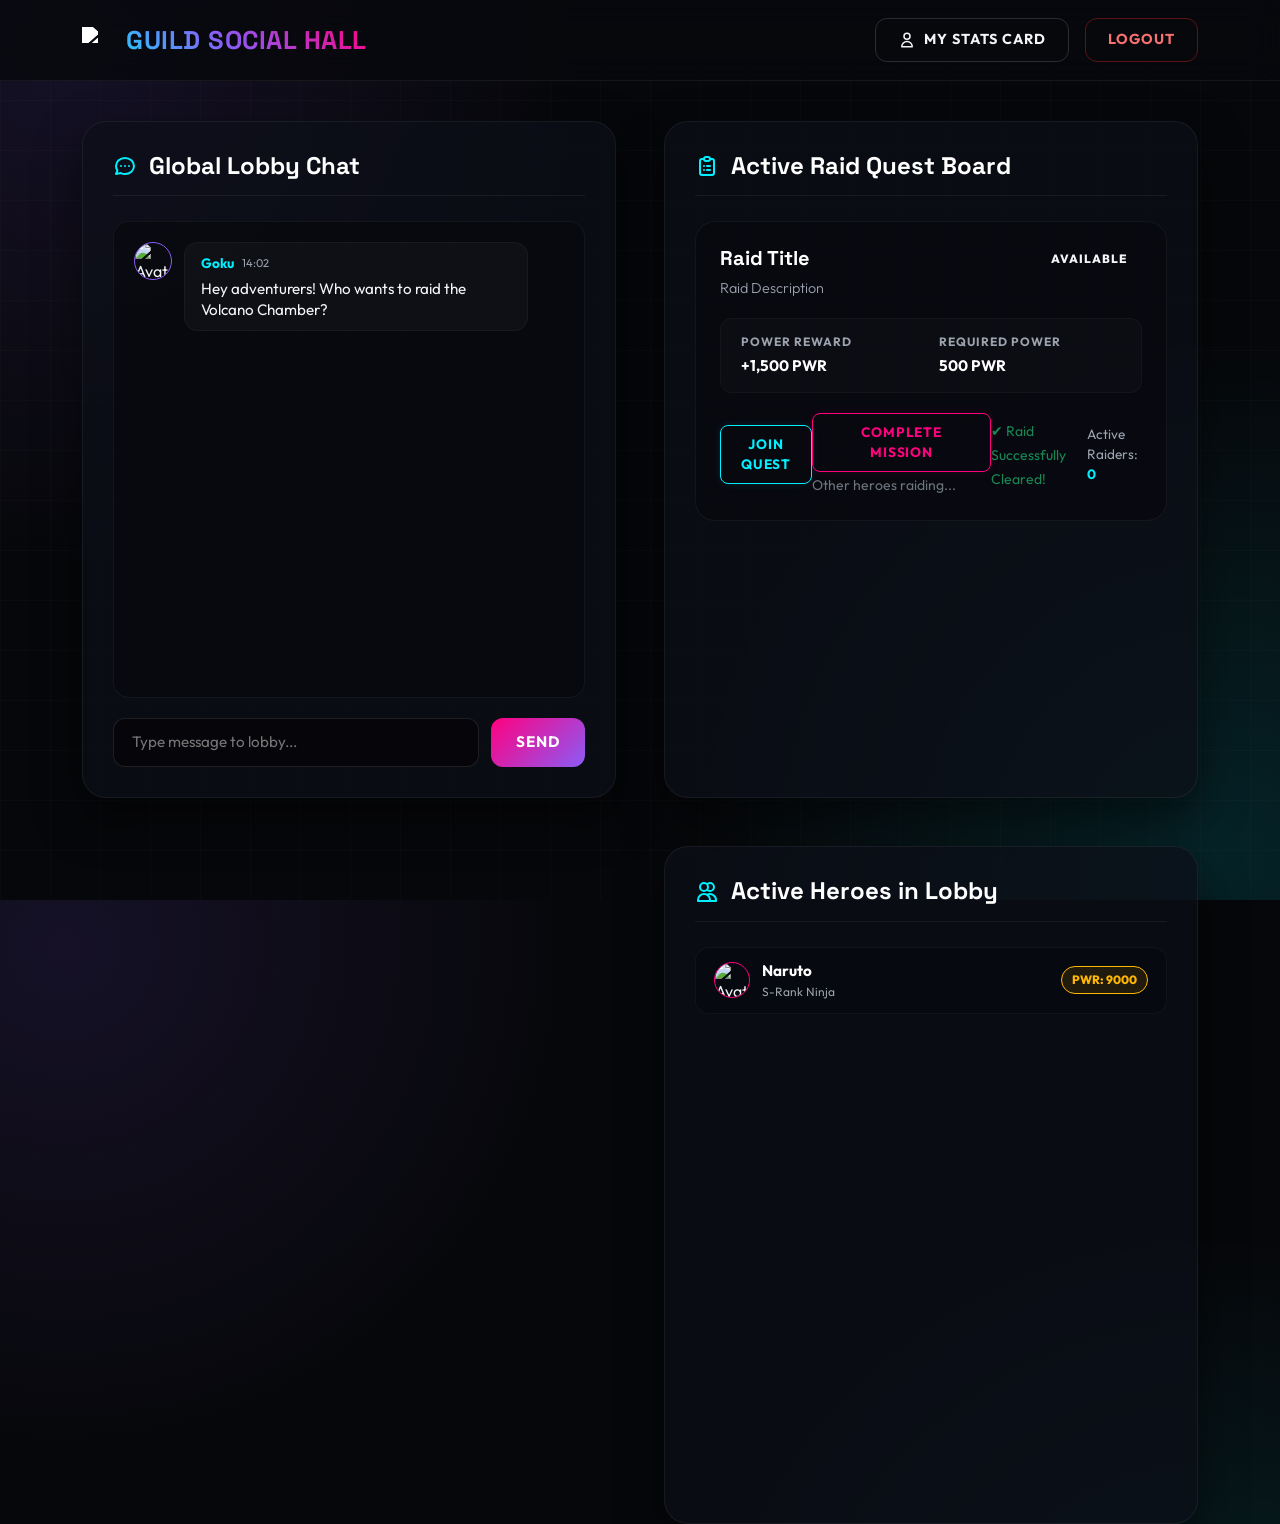
==== src/main/resources/templates/guild-hall.html @ e1bf50a4 "Create guild-hall.html" ====
<!DOCTYPE html>
<html xmlns:th="https://www.thymeleaf.org">
<head>
    <meta charset="UTF-8">
    <meta name="viewport" content="width=device-width, initial-scale=1.0">
    <title>Guild Hall | Multiplayer Lobby</title>
    <!-- Google Fonts: Space Grotesk & Outfit -->
    <link rel="preconnect" href="https://fonts.googleapis.com">
    <link rel="preconnect" href="https://fonts.gstatic.com" crossorigin>
    <link href="https://fonts.googleapis.com/css2?family=Outfit:wght@300;400;600;700;900&family=Space+Grotesk:wght@400;700&display=swap" rel="stylesheet">
    <!-- Bootstrap CSS -->
    <link href="https://cdn.jsdelivr.net/npm/bootstrap@5.3.3/dist/css/bootstrap.min.css" rel="stylesheet" integrity="sha384-QWTKZyjpPEjISv5WaRU9OFeRpok6YctnYmDr5pNlyT2bRjXh0JMhjY6hW+ALEwIH" crossorigin="anonymous">
    
    <style>
        :root {
            --bg-color: #06070a;
            --card-bg: rgba(13, 15, 24, 0.75);
            --neon-pink: #ff007f;
            --neon-cyan: #00f0ff;
            --neon-violet: #8b5cf6;
            --neon-yellow: #ffb703;
            --text-primary: #f3f4f6;
            --text-secondary: #9ca3af;
        }

        body {
            background-color: var(--bg-color);
            background-image: 
                radial-gradient(circle at 5% 5%, rgba(139, 92, 246, 0.12) 0%, transparent 35%),
                radial-gradient(circle at 95% 95%, rgba(0, 240, 255, 0.12) 0%, transparent 35%);
            color: var(--text-primary);
            font-family: 'Outfit', sans-serif;
            min-height: 100vh;
            display: flex;
            flex-direction: column;
            overflow-x: hidden;
            position: relative;
        }

        /* Scanline gaming grid */
        body::before {
            content: '';
            position: absolute;
            top: 0; left: 0; right: 0; bottom: 0;
            background-image: 
                linear-gradient(to right, rgba(255, 255, 255, 0.015) 1px, transparent 1px),
                linear-gradient(to bottom, rgba(255, 255, 255, 0.015) 1px, transparent 1px);
            background-size: 50px 50px;
            pointer-events: none;
            z-index: 0;
        }

        /* Navbar Styling */
        .navbar-cyber {
            background: rgba(8, 9, 14, 0.85);
            backdrop-filter: blur(15px);
            -webkit-backdrop-filter: blur(15px);
            border-bottom: 1px solid rgba(255, 255, 255, 0.06);
            padding: 18px 0;
            z-index: 100;
        }

        .navbar-brand-cyber {
            font-family: 'Space Grotesk', sans-serif;
            font-weight: 700;
            font-size: 1.6rem;
            background: linear-gradient(45deg, var(--neon-cyan), var(--neon-violet), var(--neon-pink));
            -webkit-background-clip: text;
            -webkit-text-fill-color: transparent;
            text-decoration: none;
            display: flex;
            align-items: center;
            gap: 12px;
            letter-spacing: 0.5px;
        }

        .navbar-brand-cyber img {
            width: 32px;
            height: 26px;
            filter: brightness(0) invert(1);
        }

        .nav-btn {
            border: 1.5px solid rgba(255, 255, 255, 0.15);
            border-radius: 12px;
            padding: 10px 22px;
            font-size: 0.9rem;
            font-weight: 700;
            color: var(--text-primary);
            transition: all 0.3s cubic-bezier(0.16, 1, 0.3, 1);
            text-decoration: none;
            display: inline-flex;
            align-items: center;
            gap: 8px;
            text-transform: uppercase;
            letter-spacing: 1px;
        }

        .nav-btn:hover {
            background: rgba(255, 255, 255, 0.05);
            border-color: var(--neon-cyan);
            color: #fff;
            box-shadow: 0 0 15px rgba(0, 240, 255, 0.3);
            transform: translateY(-1px);
        }

        .nav-btn-logout {
            border-color: rgba(220, 38, 38, 0.4);
            color: #f87171;
        }

        .nav-btn-logout:hover {
            background: rgba(220, 38, 38, 0.1);
            border-color: #ef4444;
            color: #fca5a5;
            box-shadow: 0 0 15px rgba(239, 68, 68, 0.3);
        }

        /* Lobby Containers */
        .lobby-wrapper {
            flex: 1;
            padding: 40px 0;
            z-index: 10;
        }

        .cyber-panel {
            background: var(--card-bg);
            backdrop-filter: blur(25px);
            -webkit-backdrop-filter: blur(25px);
            border: 1px solid rgba(255, 255, 255, 0.06);
            border-radius: 24px;
            padding: 30px;
            box-shadow: 0 20px 45px rgba(0, 0, 0, 0.5);
            height: 100%;
            display: flex;
            flex-direction: column;
        }

        .panel-heading {
            font-family: 'Space Grotesk', sans-serif;
            font-weight: 700;
            font-size: 1.5rem;
            margin-bottom: 25px;
            color: #fff;
            display: flex;
            align-items: center;
            gap: 12px;
            border-bottom: 1.5px solid rgba(255, 255, 255, 0.06);
            padding-bottom: 15px;
        }

        .panel-heading svg {
            color: var(--neon-cyan);
        }

        /* 1. Global Chat Room Styles */
        .chat-box {
            flex: 1;
            min-height: 400px;
            max-height: 500px;
            overflow-y: auto;
            background: rgba(8, 9, 14, 0.7);
            border: 1px solid rgba(255, 255, 255, 0.05);
            border-radius: 16px;
            padding: 20px;
            margin-bottom: 20px;
            display: flex;
            flex-direction: column;
            gap: 15px;
            scroll-behavior: smooth;
        }

        .chat-message {
            display: flex;
            gap: 12px;
            align-items: flex-start;
        }

        .chat-avatar {
            width: 38px;
            height: 38px;
            border-radius: 50%;
            object-fit: cover;
            border: 1.5px solid var(--neon-violet);
        }

        .chat-body {
            background: rgba(255, 255, 255, 0.03);
            border: 1px solid rgba(255, 255, 255, 0.04);
            border-radius: 14px;
            padding: 10px 16px;
            max-width: 80%;
        }

        .chat-meta {
            display: flex;
            align-items: center;
            gap: 8px;
            margin-bottom: 4px;
        }

        .chat-sender {
            font-size: 0.85rem;
            font-weight: 700;
            color: var(--neon-cyan);
        }

        .chat-time {
            font-size: 0.7rem;
            color: var(--text-secondary);
        }

        .chat-text {
            font-size: 0.95rem;
            color: var(--text-primary);
            word-break: break-word;
            line-height: 1.4;
        }

        .chat-form {
            display: flex;
            gap: 12px;
        }

        .chat-input {
            flex: 1;
            background: rgba(6, 7, 10, 0.85);
            border: 1px solid rgba(255, 255, 255, 0.1);
            border-radius: 12px;
            color: var(--text-primary);
            padding: 12px 18px;
            font-size: 0.95rem;
            transition: all 0.3s ease;
        }

        .chat-input:focus {
            border-color: var(--neon-pink);
            box-shadow: 0 0 12px rgba(255, 0, 127, 0.25);
            outline: none;
        }

        .btn-send {
            background: linear-gradient(135deg, var(--neon-pink), var(--neon-violet));
            border: none;
            border-radius: 12px;
            color: #fff;
            padding: 0 25px;
            font-size: 0.95rem;
            font-weight: 700;
            text-transform: uppercase;
            letter-spacing: 1px;
            transition: all 0.3s ease;
        }

        .btn-send:hover {
            transform: translateY(-1px);
            box-shadow: 0 4px 12px rgba(255, 0, 127, 0.35);
        }

        /* 2. Quest Board Styles */
        .quest-list {
            display: flex;
            flex-direction: column;
            gap: 20px;
        }

        .quest-card {
            background: rgba(8, 9, 14, 0.65);
            border: 1.5px solid rgba(255, 255, 255, 0.05);
            border-radius: 20px;
            padding: 24px;
            transition: all 0.3s cubic-bezier(0.16, 1, 0.3, 1);
            position: relative;
        }

        .quest-card:hover {
            border-color: var(--neon-cyan);
            box-shadow: 0 10px 20px rgba(0, 240, 255, 0.05);
        }

        .quest-status-badge {
            position: absolute;
            top: 24px; right: 24px;
            font-size: 0.75rem;
            font-weight: 800;
            padding: 4px 14px;
            border-radius: 50px;
            letter-spacing: 1px;
            text-transform: uppercase;
        }

        .status-available {
            background: rgba(16, 185, 129, 0.1);
            border: 1px solid #10b981;
            color: #10b981;
        }

        .status-active {
            background: rgba(245, 158, 11, 0.15);
            border: 1px solid #f59e0b;
            color: #f59e0b;
            box-shadow: 0 0 10px rgba(245, 158, 11, 0.2);
        }

        .status-completed {
            background: rgba(255, 255, 255, 0.05);
            border: 1px solid rgba(255, 255, 255, 0.15);
            color: var(--text-secondary);
        }

        .quest-title {
            font-family: 'Space Grotesk', sans-serif;
            font-weight: 700;
            font-size: 1.25rem;
            color: #fff;
            margin-bottom: 8px;
            max-width: 75%;
        }

        .quest-desc {
            color: var(--text-secondary);
            font-size: 0.9rem;
            line-height: 1.5;
            font-weight: 300;
            margin-bottom: 18px;
        }

        .quest-meta-grid {
            display: grid;
            grid-template-columns: repeat(auto-fit, minmax(130px, 1fr));
            gap: 15px;
            background: rgba(255, 255, 255, 0.02);
            border-radius: 12px;
            padding: 14px 20px;
            margin-bottom: 20px;
            border: 1px solid rgba(255, 255, 255, 0.03);
        }

        .quest-meta-lbl {
            font-size: 0.75rem;
            color: var(--text-secondary);
            text-transform: uppercase;
            letter-spacing: 1px;
            font-weight: 700;
            margin-bottom: 4px;
        }

        .quest-meta-val {
            font-size: 0.95rem;
            font-weight: 700;
            color: #fff;
        }

        .quest-actions {
            display: flex;
            justify-content: space-between;
            align-items: center;
        }

        .quest-participants {
            font-size: 0.85rem;
            color: var(--text-secondary);
        }

        .quest-participants span {
            color: var(--neon-cyan);
            font-weight: 700;
        }

        .btn-quest {
            background: transparent;
            border: 1.5px solid var(--neon-cyan);
            color: var(--neon-cyan);
            font-weight: 700;
            font-size: 0.85rem;
            padding: 8px 20px;
            border-radius: 8px;
            text-transform: uppercase;
            letter-spacing: 0.8px;
            transition: all 0.25s ease;
            box-shadow: 0 0 10px rgba(0, 240, 255, 0.1);
        }

        .btn-quest:hover {
            background: var(--neon-cyan);
            color: #000;
            box-shadow: 0 0 15px rgba(0, 240, 255, 0.35);
        }

        .btn-quest-complete {
            border-color: var(--neon-pink);
            color: var(--neon-pink);
            box-shadow: 0 0 10px rgba(255, 0, 127, 0.1);
        }

        .btn-quest-complete:hover {
            background: var(--neon-pink);
            color: #fff;
            box-shadow: 0 0 15px rgba(255, 0, 127, 0.35);
        }

        /* 3. Hero Lobby Styles (Roster List) */
        .member-list {
            display: flex;
            flex-direction: column;
            gap: 15px;
            max-height: 400px;
            overflow-y: auto;
        }

        .member-card {
            display: flex;
            align-items: center;
            justify-content: space-between;
            background: rgba(8, 9, 14, 0.6);
            border: 1px solid rgba(255, 255, 255, 0.04);
            padding: 12px 18px;
            border-radius: 14px;
            transition: all 0.25s ease;
        }

        .member-card:hover {
            border-color: rgba(255, 255, 255, 0.1);
            transform: translateX(3px);
        }

        .member-info {
            display: flex;
            align-items: center;
            gap: 12px;
        }

        .member-avatar {
            width: 36px;
            height: 36px;
            border-radius: 50%;
            object-fit: cover;
            border: 1.5px solid var(--neon-pink);
        }

        .member-name {
            font-size: 0.95rem;
            font-weight: 700;
            color: #fff;
        }

        .member-designation {
            font-size: 0.75rem;
            color: var(--text-secondary);
        }

        .member-power {
            background: rgba(255, 183, 3, 0.1);
            color: var(--neon-yellow);
            border: 1px solid var(--neon-yellow);
            font-size: 0.75rem;
            font-weight: 800;
            padding: 4px 10px;
            border-radius: 50px;
        }

        /* Scrollbar custom style */
        ::-webkit-scrollbar {
            width: 6px;
        }
        ::-webkit-scrollbar-track {
            background: transparent;
        }
        ::-webkit-scrollbar-thumb {
            background: rgba(255, 255, 255, 0.1);
            border-radius: 50px;
        }
        ::-webkit-scrollbar-thumb:hover {
            background: rgba(255, 255, 255, 0.2);
        }

        /* Animation */
        @keyframes fadeInUp {
            from {
                opacity: 0;
                transform: translateY(30px);
            }
            to {
                opacity: 1;
                transform: translateY(0);
            }
        }

        .animate-fade-in {
            animation: fadeInUp 0.7s cubic-bezier(0.16, 1, 0.3, 1) both;
        }
        .anim-delay-1 { animation-delay: 0.15s; }
    </style>
</head>
<body>

    <!-- Header Navbar -->
    <nav class="navbar navbar-cyber">
        <div class="container">
            <a class="navbar-brand-cyber" th:href="@{/guild-hall}">
                <img th:src="@{/images/guild_logo.jpg}" alt="Logo">
                GUILD SOCIAL HALL
            </a>
            <div class="d-flex gap-3">
                <a th:href="@{/profile}" class="nav-btn">
                    <svg width="18" height="18" fill="none" stroke="currentColor" stroke-width="2" viewBox="0 0 24 24">
                        <path stroke-linecap="round" stroke-linejoin="round" d="M16 7a4 4 0 11-8 0 4 4 0 018 0zM12 14a7 7 0 00-7 7h14a7 7 0 00-7-7z"/>
                    </svg>
                    My Stats Card
                </a>
                <a th:href="@{/logout}" class="nav-btn nav-btn-logout">Logout</a>
            </div>
        </div>
    </nav>

    <!-- Main Social Roster & Chat Section -->
    <div class="lobby-wrapper">
        <div class="container">
            <div class="row g-5">
                
                <!-- Left Column: Chat Lobby (Social Space) -->
                <div class="col-lg-6 animate-fade-in">
                    <div class="cyber-panel">
                        <h2 class="panel-heading">
                            <svg width="24" height="24" fill="none" stroke="currentColor" stroke-width="2" viewBox="0 0 24 24">
                                <path stroke-linecap="round" stroke-linejoin="round" d="M8 12h.01M12 12h.01M16 12h.01M21 12c0 4.418-4.03 8-9 8a9.863 9.863 0 01-4.255-.949L3 20l1.395-3.72C3.512 15.042 3 13.574 3 12c0-4.418 4.03-8 9-8s9 3.582 9 8z"/>
                            </svg>
                            Global Lobby Chat
                        </h2>
                        
                        <!-- Chat stream -->
                        <div class="chat-box" id="chatBox">
                            <div class="chat-message" th:each="msg : ${chatMessages}">
                                <img th:src="${msg.senderAvatar == 'naruto' ? '/images/naruto.jpg' : 
                                               msg.senderAvatar == 'luffy' ? '/images/luffy.jpg' : 
                                               msg.senderAvatar == 'gojo' ? '/images/gojo.jpg' : 
                                               msg.senderAvatar == 'nezuko' ? '/images/nezuko.jpg' : '/salary_6847787.png'}" 
                                     class="chat-avatar" alt="Avatar">
                                <div class="chat-body">
                                    <div class="chat-meta">
                                        <span class="chat-sender" th:text="${msg.senderName}">Goku</span>
                                        <span class="chat-time" th:text="${#temporals.format(msg.timestamp, 'HH:mm')}">14:02</span>
                                    </div>
                                    <div class="chat-text" th:text="${msg.messageText}">Hey adventurers! Who wants to raid the Volcano Chamber?</div>
                                </div>
                            </div>
                        </div>

                        <!-- Chat input form -->
                        <form class="chat-form" th:action="@{/chat/send}" method="POST">
                            <input type="text" name="messageText" class="chat-input" placeholder="Type message to lobby..." required autocomplete="off">
                            <button type="submit" class="btn-send">Send</button>
                        </form>
                    </div>
                </div>

                <!-- Right Column: Multiplayer Raid Quest Board -->
                <div class="col-lg-6 animate-fade-in anim-delay-1">
                    <div class="cyber-panel mb-5">
                        <h2 class="panel-heading">
                            <svg width="24" height="24" fill="none" stroke="currentColor" stroke-width="2" viewBox="0 0 24 24">
                                <path stroke-linecap="round" stroke-linejoin="round" d="M9 5H7a2 2 0 00-2 2v12a2 2 0 002 2h10a2 2 0 002-2V7a2 2 0 00-2-2h-2M9 5a2 2 0 002 2h2a2 2 0 002-2M9 5a2 2 0 012-2h2a2 2 0 012 2m-3 7h3m-3 4h3m-6-4h.01M9 16h.01"/>
                            </svg>
                            Active Raid Quest Board
                        </h2>
                        
                        <div class="quest-list">
                            <!-- Loop over Quests -->
                            <div class="quest-card" th:each="q : ${quests}">
                                <!-- Status badge -->
                                <span class="quest-status-badge" 
                                      th:classappend="${q.status == 'AVAILABLE' ? 'status-available' : q.status == 'ACTIVE' ? 'status-active' : 'status-completed'}" 
                                      th:text="${q.status}">AVAILABLE</span>
                                      
                                <h3 class="quest-title" th:text="${q.title}">Raid Title</h3>
                                <p class="quest-desc" th:text="${q.description}">Raid Description</p>
                                
                                <div class="quest-meta-grid">
                                    <div>
                                        <div class="quest-meta-lbl">Power Reward</div>
                                        <div class="quest-meta-val" th:text="'+ ' + ${q.powerReward} + ' PWR'">+1,500 PWR</div>
                                    </div>
                                    <div>
                                        <div class="quest-meta-lbl">Required Power</div>
                                        <div class="quest-meta-val" th:text="${q.requiredPower} + ' PWR'">500 PWR</div>
                                    </div>
                                </div>
                                
                                <div class="quest-actions">
                                    <!-- Join quest (Available) -->
                                    <form th:if="${q.status == 'AVAILABLE'}" th:action="@{/quest/join/{id}(id=${q.id})}" method="POST">
                                        <button type="submit" class="btn-quest" 
                                                th:disabled="${currentUser.powerLevel < q.requiredPower}"
                                                th:text="${currentUser.powerLevel < q.requiredPower ? 'Power Too Low' : 'Join Quest'}">Join Quest</button>
                                    </form>
                                    
                                    <!-- Complete quest (Active and user joined) -->
                                    <form th:if="${q.status == 'ACTIVE'}" th:action="@{/quest/complete/{id}(id=${q.id})}" method="POST">
                                        <button type="submit" class="btn-quest btn-quest-complete" 
                                                th:if="${q.hasParticipant(currentUser.id)}"
                                                th:text="'Complete Mission'">Complete Mission</button>
                                        <span th:if="${!q.hasParticipant(currentUser.id)}" class="text-secondary small">Other heroes raiding...</span>
                                    </form>
                                    
                                    <!-- Completed badge -->
                                    <div th:if="${q.status == 'COMPLETED'}">
                                        <span class="text-success small font-weight-bold">✔ Raid Successfully Cleared!</span>
                                    </div>

                                    <!-- Participants list -->
                                    <div class="quest-participants" th:if="${q.status == 'ACTIVE'}">
                                        Active Raiders: <span th:text="${#strings.arrayJoin(q.participants.split(','), ', ')}">0</span>
                                    </div>
                                </div>
                            </div>
                        </div>
                    </div>

                    <!-- Hero Lobby (Other members online) -->
                    <div class="cyber-panel">
                        <h2 class="panel-heading">
                            <svg width="24" height="24" fill="none" stroke="currentColor" stroke-width="2" viewBox="0 0 24 24">
                                <path stroke-linecap="round" stroke-linejoin="round" d="M12 4.354a4 4 0 110 5.292M15 21H3v-1a6 6 0 0112 0v1zm0 0h6v-1a6 6 0 00-9-5.197M13 7a4 4 0 11-8 0 4 4 0 018 0z"/>
                            </svg>
                            Active Heroes in Lobby
                        </h2>
                        
                        <div class="member-list">
                            <div class="member-card" th:each="member : ${roster}">
                                <div class="member-info">
                                    <img th:src="${member.avatar == 'naruto' ? '/images/naruto.jpg' : 
                                                   member.avatar == 'luffy' ? '/images/luffy.jpg' : 
                                                   member.avatar == 'gojo' ? '/images/gojo.jpg' : 
                                                   member.avatar == 'nezuko' ? '/images/nezuko.jpg' : '/salary_6847787.png'}" 
                                         class="member-avatar" alt="Avatar">
                                    <div>
                                        <div class="member-name" th:text="${member.name}">Naruto</div>
                                        <div class="member-designation" th:text="${member.designation}">S-Rank Ninja</div>
                                    </div>
                                </div>
                                <div class="member-power" th:text="'PWR: ' + ${member.powerLevel}">PWR: 9000</div>
                            </div>
                        </div>
                    </div>
                </div>

            </div>
        </div>
    </div>

    <!-- Auto Scroll chat box to bottom -->
    <script>
        window.onload = function() {
            var chatBox = document.getElementById("chatBox");
            if (chatBox) {
                chatBox.scrollTop = chatBox.scrollHeight;
            }
        };
    </script>
    <!-- Bootstrap Bundle -->
    <script src="https://cdn.jsdelivr.net/npm/bootstrap@5.3.3/dist/js/bootstrap.bundle.min.js" integrity="sha384-YvpcrYf0tY3lHB60NNkmXc5s9fDVZLESaAA55NDzOxhy9GkcIdslK1eN7N6jIeHz" crossorigin="anonymous"></script>
</body>
</html>
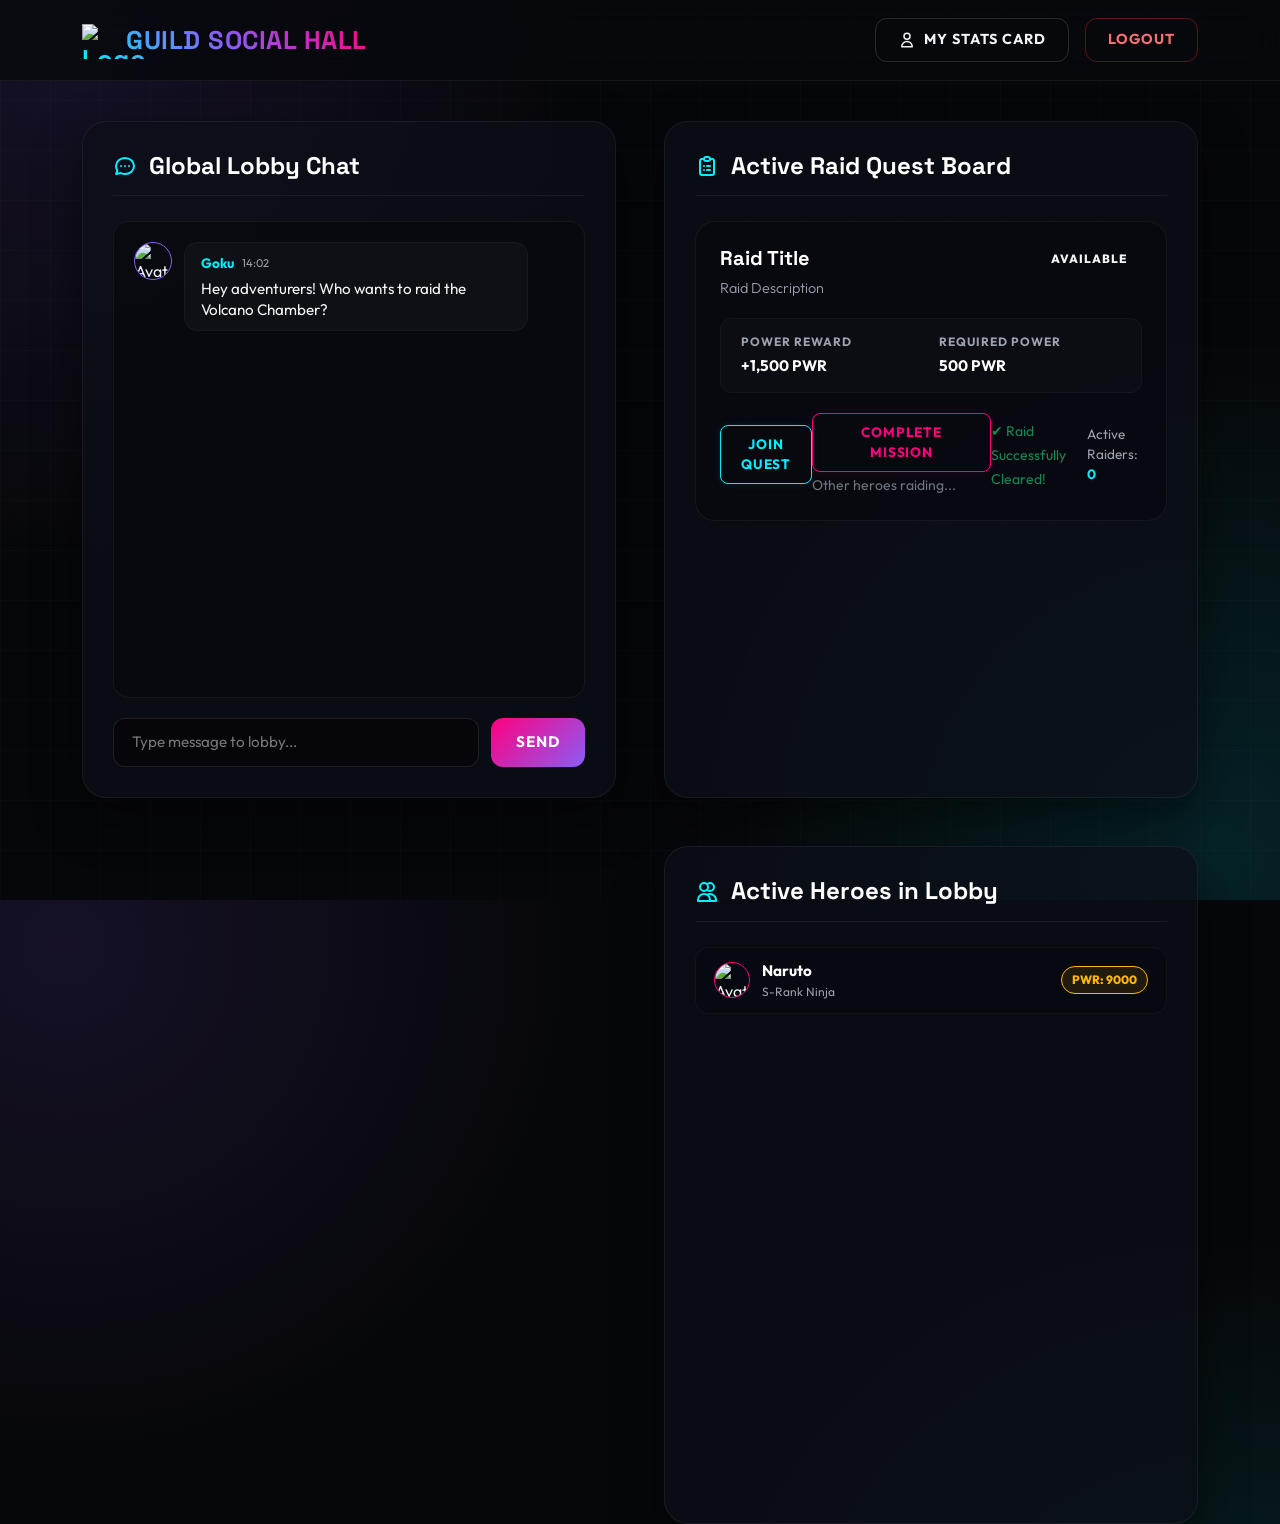
==== commit ffde2789: "Update guild-hall.html" ====
--- a/src/main/resources/templates/guild-hall.html
+++ b/src/main/resources/templates/guild-hall.html
@@ -76,8 +76,8 @@
 
         .navbar-brand-cyber img {
             width: 32px;
-            height: 26px;
-            filter: brightness(0) invert(1);
+            height: 32px;
+            object-fit: contain;
         }
 
         .nav-btn {
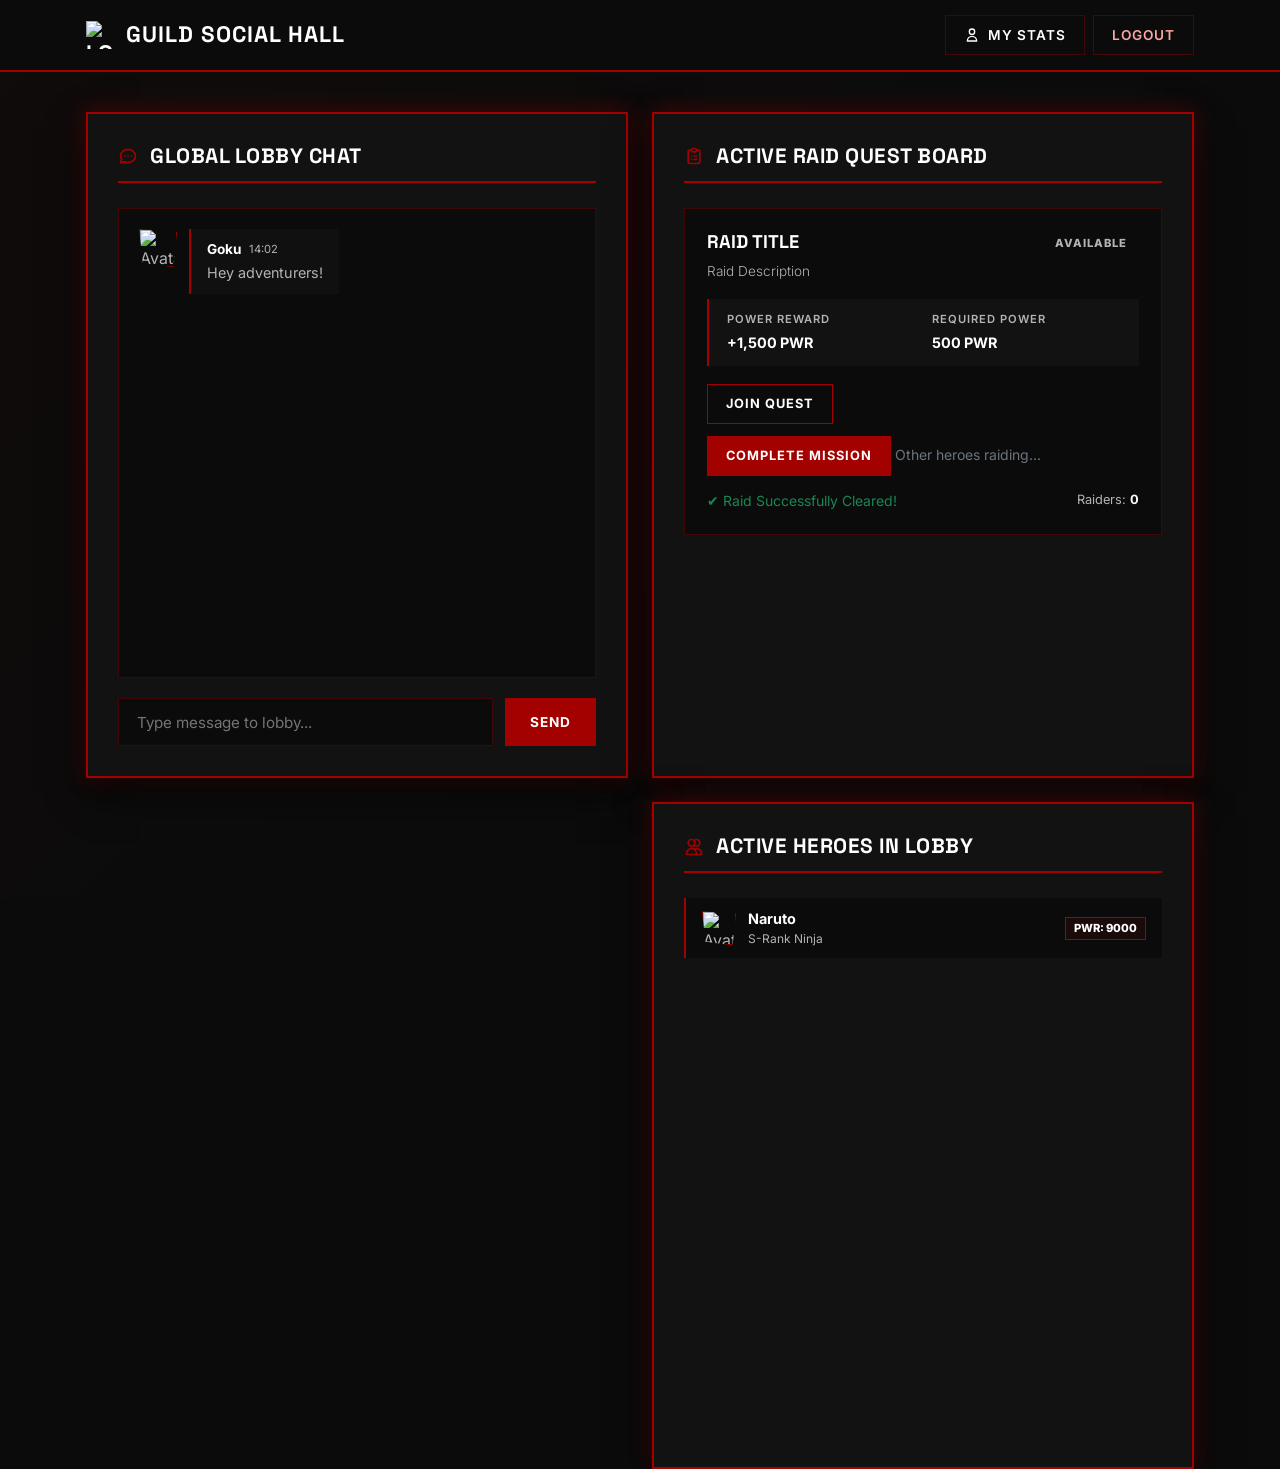
==== commit d9d9dbed: "Update guild-hall.html" ====
--- a/src/main/resources/templates/guild-hall.html
+++ b/src/main/resources/templates/guild-hall.html
@@ -4,32 +4,28 @@
     <meta charset="UTF-8">
     <meta name="viewport" content="width=device-width, initial-scale=1.0">
     <title>Guild Hall | Multiplayer Lobby</title>
-    <!-- Google Fonts: Space Grotesk & Outfit -->
+    <!-- Google Fonts: Space Grotesk & Inter -->
     <link rel="preconnect" href="https://fonts.googleapis.com">
     <link rel="preconnect" href="https://fonts.gstatic.com" crossorigin>
-    <link href="https://fonts.googleapis.com/css2?family=Outfit:wght@300;400;600;700;900&family=Space+Grotesk:wght@400;700&display=swap" rel="stylesheet">
+    <link href="https://fonts.googleapis.com/css2?family=Inter:wght@300;400;600;700&family=Space+Grotesk:wght@700&display=swap" rel="stylesheet">
     <!-- Bootstrap CSS -->
     <link href="https://cdn.jsdelivr.net/npm/bootstrap@5.3.3/dist/css/bootstrap.min.css" rel="stylesheet" integrity="sha384-QWTKZyjpPEjISv5WaRU9OFeRpok6YctnYmDr5pNlyT2bRjXh0JMhjY6hW+ALEwIH" crossorigin="anonymous">
     
     <style>
         :root {
-            --bg-color: #06070a;
-            --card-bg: rgba(13, 15, 24, 0.75);
-            --neon-pink: #ff007f;
-            --neon-cyan: #00f0ff;
-            --neon-violet: #8b5cf6;
-            --neon-yellow: #ffb703;
-            --text-primary: #f3f4f6;
-            --text-secondary: #9ca3af;
+            --bg-primary: #0B0B0B;
+            --bg-secondary: #121212;
+            --accent-crimson: #A30000;
+            --accent-crimson-glow: rgba(163, 0, 0, 0.45);
+            --text-primary: #FFFFFF;
+            --text-secondary: #B3B3B3;
+            --border-color: rgba(163, 0, 0, 0.35);
         }
 
         body {
-            background-color: var(--bg-color);
-            background-image: 
-                radial-gradient(circle at 5% 5%, rgba(139, 92, 246, 0.12) 0%, transparent 35%),
-                radial-gradient(circle at 95% 95%, rgba(0, 240, 255, 0.12) 0%, transparent 35%);
-            color: var(--text-primary);
-            font-family: 'Outfit', sans-serif;
+            background-color: var(--bg-primary);
+            color: var(--text-secondary);
+            font-family: 'Inter', sans-serif;
             min-height: 100vh;
             display: flex;
             flex-direction: column;
@@ -37,83 +33,77 @@
             position: relative;
         }
 
-        /* Scanline gaming grid */
+        /* Diagonal visual textures */
         body::before {
             content: '';
             position: absolute;
-            top: 0; left: 0; right: 0; bottom: 0;
-            background-image: 
-                linear-gradient(to right, rgba(255, 255, 255, 0.015) 1px, transparent 1px),
-                linear-gradient(to bottom, rgba(255, 255, 255, 0.015) 1px, transparent 1px);
-            background-size: 50px 50px;
+            top: 0; left: 0; right: 0; height: 100%;
+            background: linear-gradient(135deg, rgba(163, 0, 0, 0.04) 0%, transparent 60%);
             pointer-events: none;
             z-index: 0;
         }
 
         /* Navbar Styling */
         .navbar-cyber {
-            background: rgba(8, 9, 14, 0.85);
-            backdrop-filter: blur(15px);
-            -webkit-backdrop-filter: blur(15px);
-            border-bottom: 1px solid rgba(255, 255, 255, 0.06);
-            padding: 18px 0;
+            background: #0B0B0B;
+            border-bottom: 2px solid var(--accent-crimson);
+            padding: 15px 0;
             z-index: 100;
         }
 
         .navbar-brand-cyber {
             font-family: 'Space Grotesk', sans-serif;
             font-weight: 700;
-            font-size: 1.6rem;
-            background: linear-gradient(45deg, var(--neon-cyan), var(--neon-violet), var(--neon-pink));
-            -webkit-background-clip: text;
-            -webkit-text-fill-color: transparent;
+            font-size: 1.4rem;
+            color: var(--text-primary) !important;
             text-decoration: none;
             display: flex;
             align-items: center;
             gap: 12px;
-            letter-spacing: 0.5px;
+            letter-spacing: 1px;
+            text-transform: uppercase;
         }
 
         .navbar-brand-cyber img {
-            width: 32px;
-            height: 32px;
+            width: 28px;
+            height: 28px;
             object-fit: contain;
         }
 
         .nav-btn {
-            border: 1.5px solid rgba(255, 255, 255, 0.15);
-            border-radius: 12px;
-            padding: 10px 22px;
-            font-size: 0.9rem;
-            font-weight: 700;
+            border: 1px solid var(--border-color);
+            background: transparent;
+            border-radius: 0;
+            padding: 8px 18px;
+            font-size: 0.85rem;
+            font-weight: 600;
             color: var(--text-primary);
-            transition: all 0.3s cubic-bezier(0.16, 1, 0.3, 1);
+            transition: all 0.25s ease;
             text-decoration: none;
             display: inline-flex;
             align-items: center;
             gap: 8px;
             text-transform: uppercase;
             letter-spacing: 1px;
+            height: 40px;
         }
 
         .nav-btn:hover {
-            background: rgba(255, 255, 255, 0.05);
-            border-color: var(--neon-cyan);
+            border-color: var(--accent-crimson);
+            background: rgba(163, 0, 0, 0.1);
             color: #fff;
-            box-shadow: 0 0 15px rgba(0, 240, 255, 0.3);
-            transform: translateY(-1px);
+            box-shadow: 0 0 10px var(--accent-crimson-glow);
         }
 
         .nav-btn-logout {
-            border-color: rgba(220, 38, 38, 0.4);
-            color: #f87171;
+            border-color: rgba(163, 0, 0, 0.4);
+            color: #fca5a5;
         }
 
         .nav-btn-logout:hover {
-            background: rgba(220, 38, 38, 0.1);
-            border-color: #ef4444;
-            color: #fca5a5;
-            box-shadow: 0 0 15px rgba(239, 68, 68, 0.3);
+            background: rgba(163, 0, 0, 0.15);
+            border-color: var(--accent-crimson);
+            color: #fff;
         }
 
         /* Lobby Containers */
@@ -124,13 +114,12 @@
         }
 
         .cyber-panel {
-            background: var(--card-bg);
-            backdrop-filter: blur(25px);
-            -webkit-backdrop-filter: blur(25px);
-            border: 1px solid rgba(255, 255, 255, 0.06);
-            border-radius: 24px;
+            background: var(--bg-secondary);
+            border: 2px solid var(--accent-crimson);
+            border-radius: 0;
             padding: 30px;
-            box-shadow: 0 20px 45px rgba(0, 0, 0, 0.5);
+            box-shadow: 0 15px 35px rgba(0, 0, 0, 0.65), 
+                        0 0 20px var(--accent-crimson-glow);
             height: 100%;
             display: flex;
             flex-direction: column;
@@ -139,29 +128,31 @@
         .panel-heading {
             font-family: 'Space Grotesk', sans-serif;
             font-weight: 700;
-            font-size: 1.5rem;
+            font-size: 1.3rem;
             margin-bottom: 25px;
             color: #fff;
             display: flex;
             align-items: center;
             gap: 12px;
-            border-bottom: 1.5px solid rgba(255, 255, 255, 0.06);
-            padding-bottom: 15px;
+            border-bottom: 2px solid var(--accent-crimson);
+            padding-bottom: 12px;
+            text-transform: uppercase;
+            letter-spacing: 0.5px;
         }
 
         .panel-heading svg {
-            color: var(--neon-cyan);
+            color: var(--accent-crimson);
         }
 
         /* 1. Global Chat Room Styles */
         .chat-box {
             flex: 1;
-            min-height: 400px;
-            max-height: 500px;
+            min-height: 450px;
+            max-height: 520px;
             overflow-y: auto;
-            background: rgba(8, 9, 14, 0.7);
-            border: 1px solid rgba(255, 255, 255, 0.05);
-            border-radius: 16px;
+            background: #0B0B0B;
+            border: 1px solid var(--border-color);
+            border-radius: 0;
             padding: 20px;
             margin-bottom: 20px;
             display: flex;
@@ -176,20 +167,20 @@
             align-items: flex-start;
         }
 
+        /* Skewed small avatar in chat */
         .chat-avatar {
             width: 38px;
             height: 38px;
-            border-radius: 50%;
             object-fit: cover;
-            border: 1.5px solid var(--neon-violet);
+            border: 1.5px solid var(--accent-crimson);
+            clip-path: polygon(0 0, 100% 8%, 90% 100%, 10% 90%);
         }
 
         .chat-body {
-            background: rgba(255, 255, 255, 0.03);
-            border: 1px solid rgba(255, 255, 255, 0.04);
-            border-radius: 14px;
+            background: rgba(255, 255, 255, 0.02);
+            border-left: 2px solid var(--accent-crimson);
             padding: 10px 16px;
-            max-width: 80%;
+            max-width: 85%;
         }
 
         .chat-meta {
@@ -202,7 +193,7 @@
         .chat-sender {
             font-size: 0.85rem;
             font-weight: 700;
-            color: var(--neon-cyan);
+            color: var(--text-primary);
         }
 
         .chat-time {
@@ -211,8 +202,8 @@
         }
 
         .chat-text {
-            font-size: 0.95rem;
-            color: var(--text-primary);
+            font-size: 0.9rem;
+            color: var(--text-secondary);
             word-break: break-word;
             line-height: 1.4;
         }
@@ -224,37 +215,39 @@
 
         .chat-input {
             flex: 1;
-            background: rgba(6, 7, 10, 0.85);
-            border: 1px solid rgba(255, 255, 255, 0.1);
-            border-radius: 12px;
+            background: #0B0B0B;
+            border: 1px solid var(--border-color);
+            border-radius: 0;
             color: var(--text-primary);
             padding: 12px 18px;
             font-size: 0.95rem;
-            transition: all 0.3s ease;
+            transition: all 0.25s ease;
+            height: 48px;
         }
 
         .chat-input:focus {
-            border-color: var(--neon-pink);
-            box-shadow: 0 0 12px rgba(255, 0, 127, 0.25);
+            border-color: var(--accent-crimson);
+            box-shadow: 0 0 10px var(--accent-crimson-glow);
             outline: none;
         }
 
         .btn-send {
-            background: linear-gradient(135deg, var(--neon-pink), var(--neon-violet));
+            background: var(--accent-crimson);
             border: none;
-            border-radius: 12px;
+            border-radius: 0;
             color: #fff;
             padding: 0 25px;
-            font-size: 0.95rem;
+            font-size: 0.85rem;
             font-weight: 700;
             text-transform: uppercase;
             letter-spacing: 1px;
-            transition: all 0.3s ease;
+            transition: all 0.25s ease;
+            height: 48px;
         }
 
         .btn-send:hover {
-            transform: translateY(-1px);
-            box-shadow: 0 4px 12px rgba(255, 0, 127, 0.35);
+            background: #c30000;
+            box-shadow: 0 0 10px var(--accent-crimson-glow);
         }
 
         /* 2. Quest Board Styles */
@@ -265,28 +258,26 @@
         }
 
         .quest-card {
-            background: rgba(8, 9, 14, 0.65);
-            border: 1.5px solid rgba(255, 255, 255, 0.05);
-            border-radius: 20px;
-            padding: 24px;
-            transition: all 0.3s cubic-bezier(0.16, 1, 0.3, 1);
+            background: #0B0B0B;
+            border: 1px solid var(--border-color);
+            padding: 22px;
             position: relative;
         }
 
         .quest-card:hover {
-            border-color: var(--neon-cyan);
-            box-shadow: 0 10px 20px rgba(0, 240, 255, 0.05);
+            border-color: var(--accent-crimson);
+            box-shadow: 0 0 10px var(--accent-crimson-glow);
         }
 
         .quest-status-badge {
             position: absolute;
-            top: 24px; right: 24px;
-            font-size: 0.75rem;
+            top: 22px; right: 22px;
+            font-size: 0.7rem;
             font-weight: 800;
-            padding: 4px 14px;
-            border-radius: 50px;
+            padding: 4px 12px;
             letter-spacing: 1px;
             text-transform: uppercase;
+            border-radius: 0;
         }
 
         .status-available {
@@ -296,14 +287,14 @@
         }
 
         .status-active {
-            background: rgba(245, 158, 11, 0.15);
-            border: 1px solid #f59e0b;
-            color: #f59e0b;
-            box-shadow: 0 0 10px rgba(245, 158, 11, 0.2);
+            background: rgba(163, 0, 0, 0.1);
+            border: 1px solid var(--accent-crimson);
+            color: #ffcccc;
+            box-shadow: 0 0 8px var(--accent-crimson-glow);
         }
 
         .status-completed {
-            background: rgba(255, 255, 255, 0.05);
+            background: rgba(255, 255, 255, 0.03);
             border: 1px solid rgba(255, 255, 255, 0.15);
             color: var(--text-secondary);
         }
@@ -311,15 +302,16 @@
         .quest-title {
             font-family: 'Space Grotesk', sans-serif;
             font-weight: 700;
-            font-size: 1.25rem;
-            color: #fff;
+            font-size: 1.15rem;
+            color: var(--text-primary);
             margin-bottom: 8px;
-            max-width: 75%;
+            text-transform: uppercase;
+            max-width: 70%;
         }
 
         .quest-desc {
             color: var(--text-secondary);
-            font-size: 0.9rem;
+            font-size: 0.85rem;
             line-height: 1.5;
             font-weight: 300;
             margin-bottom: 18px;
@@ -327,84 +319,89 @@
 
         .quest-meta-grid {
             display: grid;
-            grid-template-columns: repeat(auto-fit, minmax(130px, 1fr));
+            grid-template-columns: repeat(2, 1fr);
             gap: 15px;
-            background: rgba(255, 255, 255, 0.02);
-            border-radius: 12px;
-            padding: 14px 20px;
-            margin-bottom: 20px;
-            border: 1px solid rgba(255, 255, 255, 0.03);
+            background: #121212;
+            padding: 12px 18px;
+            margin-bottom: 18px;
+            border-left: 2px solid var(--accent-crimson);
         }
 
         .quest-meta-lbl {
-            font-size: 0.75rem;
+            font-size: 0.7rem;
             color: var(--text-secondary);
             text-transform: uppercase;
             letter-spacing: 1px;
-            font-weight: 700;
+            font-weight: 600;
             margin-bottom: 4px;
         }
 
         .quest-meta-val {
-            font-size: 0.95rem;
+            font-size: 0.9rem;
             font-weight: 700;
             color: #fff;
         }
 
         .quest-actions {
             display: flex;
+            flex-wrap: wrap;
             justify-content: space-between;
             align-items: center;
+            gap: 12px;
         }
 
         .quest-participants {
-            font-size: 0.85rem;
+            font-size: 0.8rem;
             color: var(--text-secondary);
         }
 
         .quest-participants span {
-            color: var(--neon-cyan);
+            color: var(--text-primary);
             font-weight: 700;
         }
 
         .btn-quest {
             background: transparent;
-            border: 1.5px solid var(--neon-cyan);
-            color: var(--neon-cyan);
-            font-weight: 700;
-            font-size: 0.85rem;
-            padding: 8px 20px;
-            border-radius: 8px;
-            text-transform: uppercase;
-            letter-spacing: 0.8px;
+            border: 1px solid var(--accent-crimson);
+            color: #fff;
+            font-weight: 700;
+            font-size: 0.8rem;
+            padding: 8px 18px;
+            border-radius: 0;
+            text-transform: uppercase;
+            letter-spacing: 1px;
             transition: all 0.25s ease;
-            box-shadow: 0 0 10px rgba(0, 240, 255, 0.1);
-        }
-
-        .btn-quest:hover {
-            background: var(--neon-cyan);
-            color: #000;
-            box-shadow: 0 0 15px rgba(0, 240, 255, 0.35);
+            height: 40px;
+            display: inline-flex;
+            align-items: center;
+        }
+
+        .btn-quest:hover:not(:disabled) {
+            background: var(--accent-crimson);
+            box-shadow: 0 0 10px var(--accent-crimson-glow);
+        }
+
+        .btn-quest:disabled {
+            border-color: rgba(255, 255, 255, 0.1);
+            color: rgba(255, 255, 255, 0.2);
+            cursor: not-allowed;
         }
 
         .btn-quest-complete {
-            border-color: var(--neon-pink);
-            color: var(--neon-pink);
-            box-shadow: 0 0 10px rgba(255, 0, 127, 0.1);
+            background: var(--accent-crimson);
+            border-color: var(--accent-crimson);
         }
 
         .btn-quest-complete:hover {
-            background: var(--neon-pink);
-            color: #fff;
-            box-shadow: 0 0 15px rgba(255, 0, 127, 0.35);
+            background: #c30000;
         }
 
         /* 3. Hero Lobby Styles (Roster List) */
         .member-list {
             display: flex;
             flex-direction: column;
-            gap: 15px;
-            max-height: 400px;
+            gap: 12px;
+            max-height: 350px;
             overflow-y: auto;
         }
 
@@ -412,16 +409,15 @@
             display: flex;
             align-items: center;
             justify-content: space-between;
-            background: rgba(8, 9, 14, 0.6);
-            border: 1px solid rgba(255, 255, 255, 0.04);
-            padding: 12px 18px;
-            border-radius: 14px;
+            background: #0B0B0B;
+            border-left: 2px solid var(--accent-crimson);
+            padding: 10px 16px;
             transition: all 0.25s ease;
         }
 
         .member-card:hover {
-            border-color: rgba(255, 255, 255, 0.1);
-            transform: translateX(3px);
+            border-left-color: #fff;
+            transform: translateX(2px);
         }
 
         .member-info {
@@ -431,15 +427,15 @@
         }
 
         .member-avatar {
-            width: 36px;
-            height: 36px;
-            border-radius: 50%;
+            width: 34px;
+            height: 34px;
             object-fit: cover;
-            border: 1.5px solid var(--neon-pink);
+            border: 1px solid var(--accent-crimson);
+            clip-path: polygon(0 0, 100% 8%, 90% 100%, 10% 90%);
         }
 
         .member-name {
-            font-size: 0.95rem;
+            font-size: 0.9rem;
             font-weight: 700;
             color: #fff;
         }
@@ -450,63 +446,63 @@
         }
 
         .member-power {
-            background: rgba(255, 183, 3, 0.1);
-            color: var(--neon-yellow);
-            border: 1px solid var(--neon-yellow);
-            font-size: 0.75rem;
+            background: rgba(163, 0, 0, 0.1);
+            color: var(--text-primary);
+            border: 1px solid var(--accent-crimson);
+            font-size: 0.7rem;
             font-weight: 800;
-            padding: 4px 10px;
-            border-radius: 50px;
-        }
-
-        /* Scrollbar custom style */
-        ::-webkit-scrollbar {
-            width: 6px;
-        }
-        ::-webkit-scrollbar-track {
-            background: transparent;
-        }
-        ::-webkit-scrollbar-thumb {
-            background: rgba(255, 255, 255, 0.1);
-            border-radius: 50px;
-        }
-        ::-webkit-scrollbar-thumb:hover {
-            background: rgba(255, 255, 255, 0.2);
-        }
-
-        /* Animation */
-        @keyframes fadeInUp {
-            from {
-                opacity: 0;
-                transform: translateY(30px);
-            }
-            to {
-                opacity: 1;
-                transform: translateY(0);
-            }
-        }
-
-        .animate-fade-in {
-            animation: fadeInUp 0.7s cubic-bezier(0.16, 1, 0.3, 1) both;
-        }
-        .anim-delay-1 { animation-delay: 0.15s; }
+            padding: 2px 8px;
+        }
+
+        /* Mobile specific responsiveness */
+        @media (max-width: 991px) {
+            .lobby-wrapper {
+                padding: 20px 0;
+            }
+            .cyber-panel {
+                padding: 20px 15px;
+            }
+            .chat-box {
+                min-height: 320px;
+                max-height: 380px;
+                padding: 15px;
+            }
+            .quest-title {
+                max-width: 60%;
+                font-size: 1.05rem;
+            }
+            .quest-meta-grid {
+                grid-template-columns: 1fr;
+                gap: 8px;
+            }
+        }
+
+        @media (max-width: 576px) {
+            .navbar-brand-cyber {
+                font-size: 1.2rem;
+            }
+            .nav-btn {
+                padding: 8px 12px;
+                font-size: 0.8rem;
+            }
+        }
     </style>
 </head>
 <body>
 
     <!-- Header Navbar -->
     <nav class="navbar navbar-cyber">
-        <div class="container">
+        <div class="container px-3">
             <a class="navbar-brand-cyber" th:href="@{/guild-hall}">
                 <img th:src="@{/images/guild_logo.jpg}" alt="Logo">
                 GUILD SOCIAL HALL
             </a>
-            <div class="d-flex gap-3">
+            <div class="d-flex gap-2">
                 <a th:href="@{/profile}" class="nav-btn">
-                    <svg width="18" height="18" fill="none" stroke="currentColor" stroke-width="2" viewBox="0 0 24 24">
+                    <svg width="16" height="16" fill="none" stroke="currentColor" stroke-width="2" viewBox="0 0 24 24">
                         <path stroke-linecap="round" stroke-linejoin="round" d="M16 7a4 4 0 11-8 0 4 4 0 018 0zM12 14a7 7 0 00-7 7h14a7 7 0 00-7-7z"/>
                     </svg>
-                    My Stats Card
+                    <span class="d-none d-sm-inline">My Stats</span>
                 </a>
                 <a th:href="@{/logout}" class="nav-btn nav-btn-logout">Logout</a>
             </div>
@@ -515,20 +511,20 @@
 
     <!-- Main Social Roster & Chat Section -->
     <div class="lobby-wrapper">
-        <div class="container">
-            <div class="row g-5">
+        <div class="container px-3">
+            <div class="row g-4">
                 
-                <!-- Left Column: Chat Lobby (Social Space) -->
-                <div class="col-lg-6 animate-fade-in">
+                <!-- Left Column: Chat Lobby -->
+                <div class="col-lg-6">
                     <div class="cyber-panel">
                         <h2 class="panel-heading">
-                            <svg width="24" height="24" fill="none" stroke="currentColor" stroke-width="2" viewBox="0 0 24 24">
+                            <svg width="20" height="20" fill="none" stroke="currentColor" stroke-width="2" viewBox="0 0 24 24">
                                 <path stroke-linecap="round" stroke-linejoin="round" d="M8 12h.01M12 12h.01M16 12h.01M21 12c0 4.418-4.03 8-9 8a9.863 9.863 0 01-4.255-.949L3 20l1.395-3.72C3.512 15.042 3 13.574 3 12c0-4.418 4.03-8 9-8s9 3.582 9 8z"/>
                             </svg>
                             Global Lobby Chat
                         </h2>
                         
-                        <!-- Chat stream -->
+                        <!-- Chat box -->
                         <div class="chat-box" id="chatBox">
                             <div class="chat-message" th:each="msg : ${chatMessages}">
                                 <img th:src="${msg.senderAvatar == 'naruto' ? '/images/naruto.jpg' : 
@@ -541,7 +537,7 @@
                                         <span class="chat-sender" th:text="${msg.senderName}">Goku</span>
                                         <span class="chat-time" th:text="${#temporals.format(msg.timestamp, 'HH:mm')}">14:02</span>
                                     </div>
-                                    <div class="chat-text" th:text="${msg.messageText}">Hey adventurers! Who wants to raid the Volcano Chamber?</div>
+                                    <div class="chat-text" th:text="${msg.messageText}">Hey adventurers!</div>
                                 </div>
                             </div>
                         </div>
@@ -554,20 +550,19 @@
                     </div>
                 </div>
 
-                <!-- Right Column: Multiplayer Raid Quest Board -->
-                <div class="col-lg-6 animate-fade-in anim-delay-1">
-                    <div class="cyber-panel mb-5">
+                <!-- Right Column: Multiplayer Raid Quest Board & Lobby list -->
+                <div class="col-lg-6">
+                    <!-- Quest board -->
+                    <div class="cyber-panel mb-4">
                         <h2 class="panel-heading">
-                            <svg width="24" height="24" fill="none" stroke="currentColor" stroke-width="2" viewBox="0 0 24 24">
+                            <svg width="20" height="20" fill="none" stroke="currentColor" stroke-width="2" viewBox="0 0 24 24">
                                 <path stroke-linecap="round" stroke-linejoin="round" d="M9 5H7a2 2 0 00-2 2v12a2 2 0 002 2h10a2 2 0 002-2V7a2 2 0 00-2-2h-2M9 5a2 2 0 002 2h2a2 2 0 002-2M9 5a2 2 0 012-2h2a2 2 0 012 2m-3 7h3m-3 4h3m-6-4h.01M9 16h.01"/>
                             </svg>
                             Active Raid Quest Board
                         </h2>
                         
                         <div class="quest-list">
-                            <!-- Loop over Quests -->
                             <div class="quest-card" th:each="q : ${quests}">
-                                <!-- Status badge -->
                                 <span class="quest-status-badge" 
                                       th:classappend="${q.status == 'AVAILABLE' ? 'status-available' : q.status == 'ACTIVE' ? 'status-active' : 'status-completed'}" 
                                       th:text="${q.status}">AVAILABLE</span>
@@ -587,14 +582,14 @@
                                 </div>
                                 
                                 <div class="quest-actions">
-                                    <!-- Join quest (Available) -->
+                                    <!-- Join quest -->
                                     <form th:if="${q.status == 'AVAILABLE'}" th:action="@{/quest/join/{id}(id=${q.id})}" method="POST">
                                         <button type="submit" class="btn-quest" 
                                                 th:disabled="${currentUser.powerLevel < q.requiredPower}"
                                                 th:text="${currentUser.powerLevel < q.requiredPower ? 'Power Too Low' : 'Join Quest'}">Join Quest</button>
                                     </form>
                                     
-                                    <!-- Complete quest (Active and user joined) -->
+                                    <!-- Complete quest -->
                                     <form th:if="${q.status == 'ACTIVE'}" th:action="@{/quest/complete/{id}(id=${q.id})}" method="POST">
                                         <button type="submit" class="btn-quest btn-quest-complete" 
                                                 th:if="${q.hasParticipant(currentUser.id)}"
@@ -602,24 +597,22 @@
                                         <span th:if="${!q.hasParticipant(currentUser.id)}" class="text-secondary small">Other heroes raiding...</span>
                                     </form>
                                     
-                                    <!-- Completed badge -->
                                     <div th:if="${q.status == 'COMPLETED'}">
                                         <span class="text-success small font-weight-bold">✔ Raid Successfully Cleared!</span>
                                     </div>
 
-                                    <!-- Participants list -->
                                     <div class="quest-participants" th:if="${q.status == 'ACTIVE'}">
-                                        Active Raiders: <span th:text="${#strings.arrayJoin(q.participants.split(','), ', ')}">0</span>
+                                        Raiders: <span th:text="${#strings.arrayJoin(q.participants.split(','), ', ')}">0</span>
                                     </div>
                                 </div>
                             </div>
                         </div>
                     </div>
 
-                    <!-- Hero Lobby (Other members online) -->
+                    <!-- Active Lobby heroes list -->
                     <div class="cyber-panel">
                         <h2 class="panel-heading">
-                            <svg width="24" height="24" fill="none" stroke="currentColor" stroke-width="2" viewBox="0 0 24 24">
+                            <svg width="20" height="20" fill="none" stroke="currentColor" stroke-width="2" viewBox="0 0 24 24">
                                 <path stroke-linecap="round" stroke-linejoin="round" d="M12 4.354a4 4 0 110 5.292M15 21H3v-1a6 6 0 0112 0v1zm0 0h6v-1a6 6 0 00-9-5.197M13 7a4 4 0 11-8 0 4 4 0 018 0z"/>
                             </svg>
                             Active Heroes in Lobby
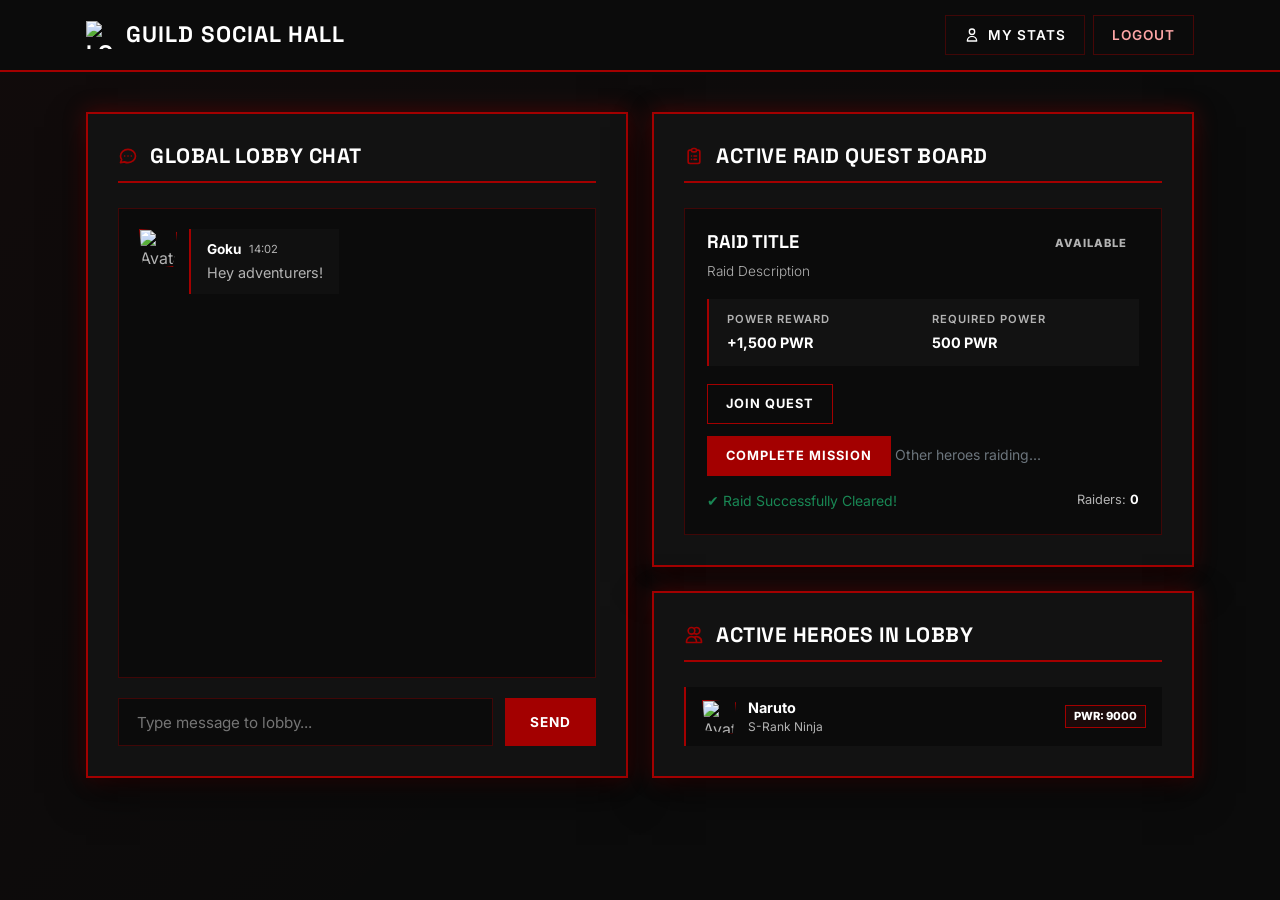
==== commit 7cfb7415: "Update guild-hall.html" ====
--- a/src/main/resources/templates/guild-hall.html
+++ b/src/main/resources/templates/guild-hall.html
@@ -120,9 +120,12 @@
             padding: 30px;
             box-shadow: 0 15px 35px rgba(0, 0, 0, 0.65), 
                         0 0 20px var(--accent-crimson-glow);
+            display: flex;
+            flex-direction: column;
+        }
+
+        .chat-panel {
             height: 100%;
-            display: flex;
-            flex-direction: column;
         }
 
         .panel-heading {
@@ -147,8 +150,7 @@
         /* 1. Global Chat Room Styles */
         .chat-box {
             flex: 1;
-            min-height: 450px;
-            max-height: 520px;
+            min-height: 350px;
             overflow-y: auto;
             background: #0B0B0B;
             border: 1px solid var(--border-color);
@@ -516,7 +518,7 @@
                 
                 <!-- Left Column: Chat Lobby -->
                 <div class="col-lg-6">
-                    <div class="cyber-panel">
+                    <div class="cyber-panel chat-panel">
                         <h2 class="panel-heading">
                             <svg width="20" height="20" fill="none" stroke="currentColor" stroke-width="2" viewBox="0 0 24 24">
                                 <path stroke-linecap="round" stroke-linejoin="round" d="M8 12h.01M12 12h.01M16 12h.01M21 12c0 4.418-4.03 8-9 8a9.863 9.863 0 01-4.255-.949L3 20l1.395-3.72C3.512 15.042 3 13.574 3 12c0-4.418 4.03-8 9-8s9 3.582 9 8z"/>
